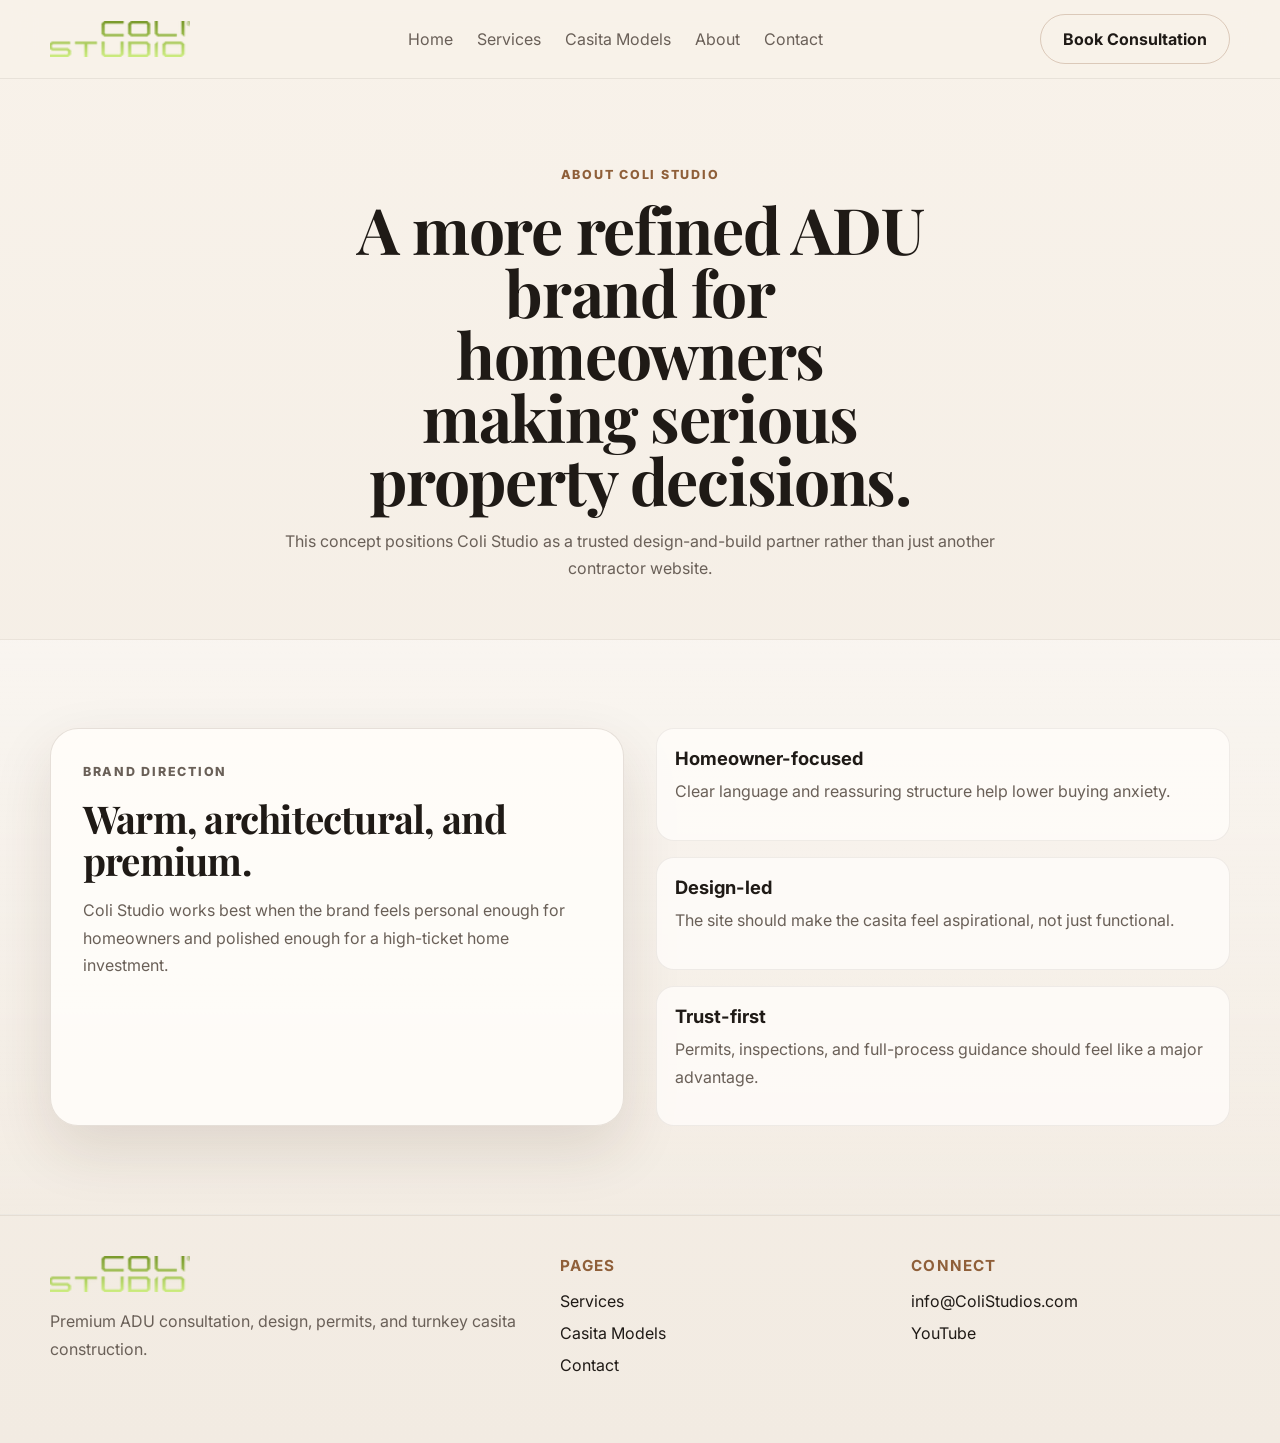
==== about.html @ 0f1d17d8 "Initial Coli Studio premium redesign concept" ====
<!DOCTYPE html><html lang="en"><head><meta charset="UTF-8" /><meta name="viewport" content="width=device-width, initial-scale=1.0" /><title>About | Coli Studio</title><meta name="description" content="About Coli Studio and its approach to premium ADU and casita development." /><link rel="icon" type="image/png" href="assets/favicon.png" /><link rel="preconnect" href="https://fonts.googleapis.com" /><link rel="preconnect" href="https://fonts.gstatic.com" crossorigin /><link href="https://fonts.googleapis.com/css2?family=Inter:wght@400;500;600;700;800&family=Playfair+Display:wght@600;700&display=swap" rel="stylesheet" /><link rel="stylesheet" href="styles.css" /></head><body><header class="site-header"><div class="container nav"><a class="brand" href="index.html"><img src="assets/logo.png" alt="Coli Studio logo" /></a><nav class="nav-links"><a href="index.html">Home</a><a href="services.html">Services</a><a href="models.html">Casita Models</a><a href="about.html">About</a><a href="contact.html">Contact</a></nav><a class="button button-outline" href="https://www.coli-studio.com/booking-calendar/information-appointment">Book Consultation</a></div></header><main><section class="page-hero section"><div class="container narrow center-text"><p class="eyebrow">About Coli Studio</p><h1 class="page-title">A more refined ADU brand for homeowners making serious property decisions.</h1><p class="hero-text centered">This concept positions Coli Studio as a trusted design-and-build partner rather than just another contractor website.</p></div></section><section class="section section-contrast"><div class="container two-col"><div class="glow-card statement-card"><p class="eyebrow">Brand direction</p><h2>Warm, architectural, and premium.</h2><p>Coli Studio works best when the brand feels personal enough for homeowners and polished enough for a high-ticket home investment.</p></div><div class="benefits-list"><div class="benefit-item"><h3>Homeowner-focused</h3><p>Clear language and reassuring structure help lower buying anxiety.</p></div><div class="benefit-item"><h3>Design-led</h3><p>The site should make the casita feel aspirational, not just functional.</p></div><div class="benefit-item"><h3>Trust-first</h3><p>Permits, inspections, and full-process guidance should feel like a major advantage.</p></div></div></div></section></main><footer class="site-footer"><div class="container footer-grid"><div><div class="brand footer-brand"><img src="assets/logo.png" alt="Coli Studio logo" /></div><p>Premium ADU consultation, design, permits, and turnkey casita construction.</p></div><div><h3>Pages</h3><a href="services.html">Services</a><a href="models.html">Casita Models</a><a href="contact.html">Contact</a></div><div><h3>Connect</h3><a href="mailto:info@ColiStudios.com">info@ColiStudios.com</a><a href="https://www.youtube.com/@ColiStudios">YouTube</a></div></div></footer></body></html>
---- styles.css ----
:root {
  --bg: #f6f0e8;
  --bg-soft: #efe7dc;
  --ink: #1f1a16;
  --muted: #6a6058;
  --line: rgba(100, 76, 53, 0.16);
  --accent: #8f5f39;
  --accent-soft: #b98555;
  --white: #fffdfa;
  --shadow: 0 24px 60px rgba(65, 43, 27, 0.12);
  --radius: 28px;
  --max: 1180px;
}
*{box-sizing:border-box} html{scroll-behavior:smooth} body{margin:0;font-family:"Inter",sans-serif;color:var(--ink);background:linear-gradient(180deg,#f8f2ea 0%,#f2ebe2 100%)} img{max-width:100%;display:block} a{text-decoration:none;color:inherit}.container{width:min(calc(100% - 2rem),var(--max));margin:0 auto}.section{padding:88px 0}.section-tight{padding:32px 0 72px}.site-header{position:sticky;top:0;z-index:20;background:rgba(248,242,234,.82);backdrop-filter:blur(16px);border-bottom:1px solid rgba(60,43,30,.08)}.nav{display:flex;align-items:center;justify-content:space-between;gap:1rem;padding:14px 0}.brand img{height:36px;width:auto}.nav-links{display:flex;gap:1.5rem;color:var(--muted)}.nav-links a:hover,.site-footer a:hover{color:var(--accent)}.button{display:inline-flex;align-items:center;justify-content:center;padding:14px 22px;border-radius:999px;border:1px solid transparent;background:linear-gradient(135deg,var(--accent),var(--accent-soft));color:#fff;font-weight:700;box-shadow:0 16px 30px rgba(143,95,57,.18);transition:all .18s ease}.button:hover{transform:translateY(-2px)}.button-outline{background:transparent;color:var(--ink);border-color:rgba(143,95,57,.28);box-shadow:none}.hero{position:relative;overflow:hidden;padding:110px 0 78px}.hero-glow{position:absolute;border-radius:50%;filter:blur(10px)}.hero-glow-left{width:360px;height:360px;left:-100px;top:80px;background:radial-gradient(circle,rgba(185,133,85,.18),transparent 66%)}.hero-glow-right{width:380px;height:380px;right:-120px;top:20px;background:radial-gradient(circle,rgba(143,95,57,.12),transparent 68%)}.hero-grid,.two-col,.footer-grid,.models-grid{display:grid;gap:32px}.hero-grid{grid-template-columns:1.1fr .9fr;align-items:center}.two-col{grid-template-columns:repeat(2,minmax(0,1fr))}.models-grid{grid-template-columns:1.05fr .95fr;align-items:start}.footer-grid{grid-template-columns:1.2fr .8fr .8fr}.eyebrow,.card-kicker,.panel-label{margin:0 0 1rem;text-transform:uppercase;letter-spacing:.14em;font-size:.78rem;font-weight:800;color:var(--accent)}h1,h2,h3,p{margin-top:0}h1,h2{font-family:"Playfair Display",serif;letter-spacing:-.02em}h1{font-size:clamp(2.9rem,5vw,5.4rem);line-height:.98;max-width:11ch;margin-bottom:1rem}h2{font-size:clamp(2rem,3vw,3rem);line-height:1.08;margin-bottom:1rem}h3{font-size:1.15rem;margin-bottom:.6rem}.page-title{max-width:14ch;margin-inline:auto}.hero-text,.service-card p,.statement-card p,.benefit-item p,.site-footer p,.build-caption span{color:var(--muted);line-height:1.72}.large{font-size:1.08rem;max-width:60ch}.center-text,.centered{text-align:center}.narrow{max-width:760px;margin-inline:auto}.hero-actions,.contact-actions-list,.compact-actions{display:flex;flex-wrap:wrap;gap:14px;margin:2rem 0}.trust-strip{display:grid;grid-template-columns:repeat(3,minmax(0,1fr));gap:16px}.trust-strip div,.benefit-item,.logo-strip span,.mini-model-card{padding:18px;border:1px solid rgba(62,40,27,.08);border-radius:18px;background:rgba(255,253,250,.78)}.trust-strip strong,.trust-strip span{display:block}.trust-strip span{margin-top:.35rem;color:var(--muted);font-size:.94rem}.glow-card{border:1px solid var(--line);background:rgba(255,253,250,.88);border-radius:var(--radius);box-shadow:var(--shadow)}.hero-panel,.service-card,.statement-card,.cta-band,.build-showcase,.model-card,.contact-card{padding:32px}.hero-panel ul,.feature-list{padding-left:1.2rem;color:var(--muted);line-height:1.8}.logo-strip{display:flex;flex-wrap:wrap;gap:12px}.section-heading{max-width:760px;margin-bottom:2.4rem}.card-grid{display:grid;gap:20px}.four-up{grid-template-columns:repeat(4,minmax(0,1fr))}.three-up{grid-template-columns:repeat(3,minmax(0,1fr))}.two-up{grid-template-columns:repeat(2,minmax(0,1fr))}.section-contrast{background:linear-gradient(180deg,rgba(255,255,255,.4),rgba(255,255,255,0));border-block:1px solid rgba(62,40,27,.06)}.benefits-list{display:grid;gap:16px}.cta-band{display:flex;justify-content:space-between;align-items:center;gap:24px}.site-footer{padding:40px 0 56px;border-top:1px solid rgba(62,40,27,.08)}.site-footer h3{font-size:.95rem;margin-bottom:1rem;color:var(--accent);text-transform:uppercase;letter-spacing:.08em}.site-footer a,.site-footer p{display:block;margin-bottom:.75rem}.footer-brand{margin-bottom:1rem}.page-hero{padding-bottom:40px}.build-scene{position:relative;height:420px;border-radius:24px;background:linear-gradient(180deg,#f8f1e9 0%,#efe4d8 100%);overflow:hidden}.scene-ground{position:absolute;left:8%;right:8%;bottom:50px;height:18px;border-radius:999px;background:#d0b79d}.build-layer{position:absolute;opacity:0;transform-origin:bottom center;animation:buildIn .7s ease forwards}.foundation{left:20%;right:20%;bottom:58px;height:18px;background:#b18862;border-radius:8px;animation-delay:.15s}.frame-left{left:25%;bottom:76px;width:18%;height:140px;border:5px solid #b99267;border-bottom:none;animation-delay:.55s}.frame-right{right:25%;bottom:76px;width:18%;height:140px;border:5px solid #b99267;border-bottom:none;animation-delay:.8s}.wall-back{left:26%;right:26%;bottom:76px;height:142px;background:#f7f0e8;border:2px solid #d6bea5;animation-delay:1.15s}.wall-front{left:21%;right:21%;bottom:76px;height:146px;background:#fffaf4;border:2px solid #d6bea5;animation-delay:1.45s}.roof{left:18%;right:18%;bottom:210px;height:70px;background:#6f4e39;clip-path:polygon(50% 0,100% 100%,0 100%);animation-delay:1.8s}.window{right:31%;bottom:125px;width:68px;height:58px;background:#bdd6de;border:4px solid #b08a62;animation-delay:2.2s}.door{left:33%;bottom:76px;width:62px;height:96px;background:#9f734e;border-radius:8px 8px 0 0;animation-delay:2.45s}.final-shadow{left:18%;right:18%;bottom:44px;height:24px;background:rgba(80,53,32,.14);filter:blur(10px);animation-delay:2.7s}.build-caption{margin-top:18px;display:grid;gap:4px}.build-caption strong{color:var(--ink)}.model-info{display:grid;gap:18px}.model-tabs{display:grid;gap:14px}.mini-model-card strong{display:block;margin-bottom:.3rem}.mini-model-card span{color:var(--muted)}@keyframes buildIn{from{opacity:0;transform:translateY(18px) scaleY(.25)}to{opacity:1;transform:translateY(0) scaleY(1)}}label{display:grid;gap:8px;font-weight:600}input,textarea{width:100%;padding:14px 16px;border-radius:16px;border:1px solid rgba(62,40,27,.1);background:rgba(255,255,255,.7);color:var(--ink);font:inherit}@media (max-width:1040px){.four-up,.three-up,.two-up,.trust-strip{grid-template-columns:repeat(2,minmax(0,1fr))}.hero-grid,.two-col,.footer-grid,.models-grid,.cta-band{grid-template-columns:1fr}.cta-band{display:grid}}@media (max-width:760px){.site-header{position:static}.nav{flex-wrap:wrap}.nav-links{order:3;width:100%;justify-content:space-between;gap:1rem;font-size:.94rem;overflow-x:auto}.section{padding:72px 0}.four-up,.three-up,.two-up,.trust-strip{grid-template-columns:1fr}.hero-panel,.service-card,.statement-card,.cta-band,.build-showcase,.model-card,.contact-card{padding:22px}.build-scene{height:320px}}
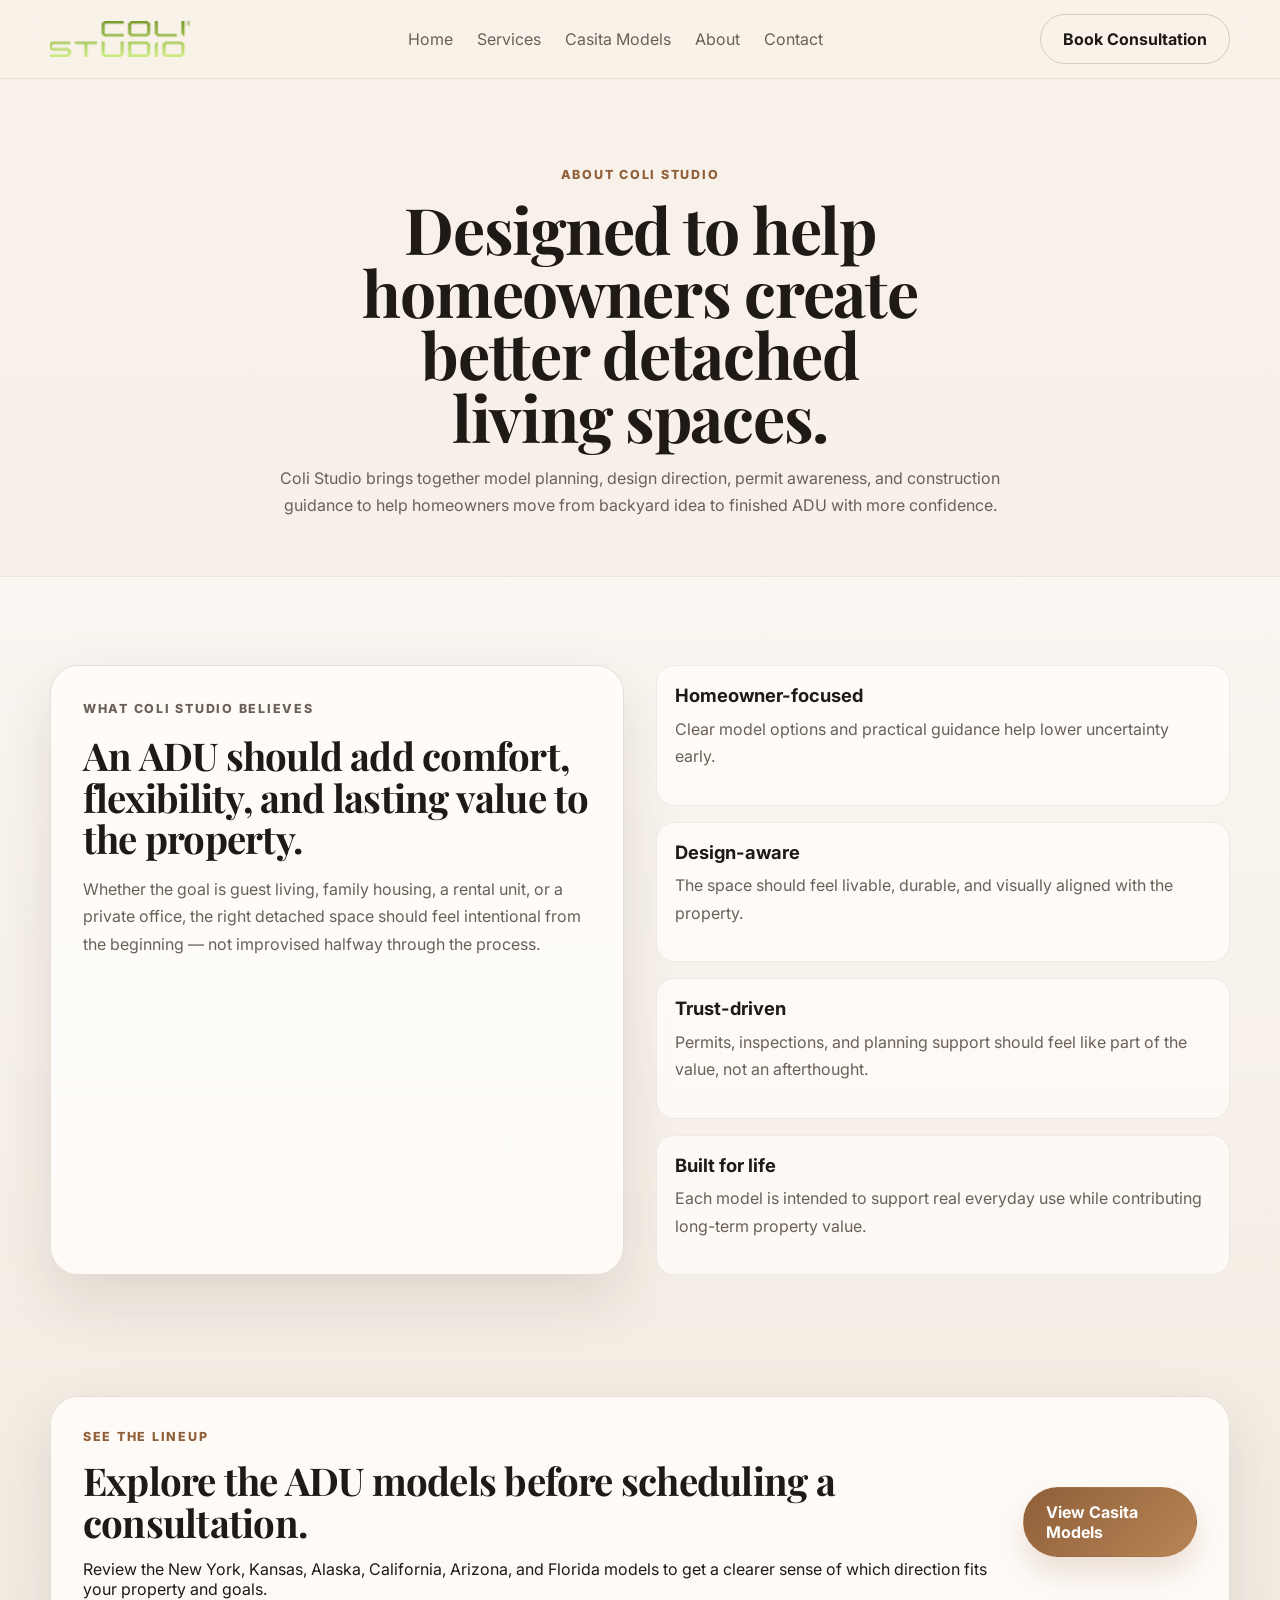
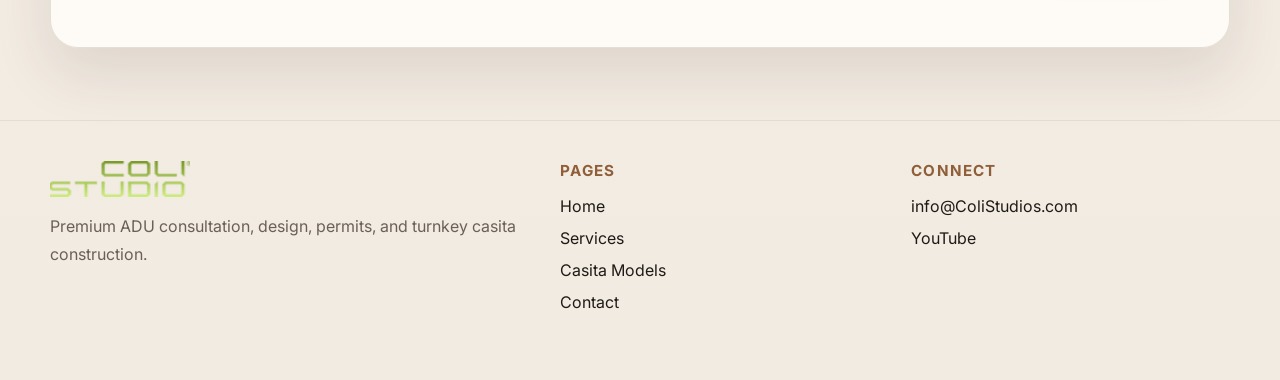
==== commit 94ae73e0: "Make remaining Coli pages production ready" ====
--- a/about.html
+++ b/about.html
@@ -1 +1,87 @@
-<!DOCTYPE html><html lang="en"><head><meta charset="UTF-8" /><meta name="viewport" content="width=device-width, initial-scale=1.0" /><title>About | Coli Studio</title><meta name="description" content="About Coli Studio and its approach to premium ADU and casita development." /><link rel="icon" type="image/png" href="assets/favicon.png" /><link rel="preconnect" href="https://fonts.googleapis.com" /><link rel="preconnect" href="https://fonts.gstatic.com" crossorigin /><link href="https://fonts.googleapis.com/css2?family=Inter:wght@400;500;600;700;800&family=Playfair+Display:wght@600;700&display=swap" rel="stylesheet" /><link rel="stylesheet" href="styles.css" /></head><body><header class="site-header"><div class="container nav"><a class="brand" href="index.html"><img src="assets/logo.png" alt="Coli Studio logo" /></a><nav class="nav-links"><a href="index.html">Home</a><a href="services.html">Services</a><a href="models.html">Casita Models</a><a href="about.html">About</a><a href="contact.html">Contact</a></nav><a class="button button-outline" href="https://www.coli-studio.com/booking-calendar/information-appointment">Book Consultation</a></div></header><main><section class="page-hero section"><div class="container narrow center-text"><p class="eyebrow">About Coli Studio</p><h1 class="page-title">A more refined ADU brand for homeowners making serious property decisions.</h1><p class="hero-text centered">This concept positions Coli Studio as a trusted design-and-build partner rather than just another contractor website.</p></div></section><section class="section section-contrast"><div class="container two-col"><div class="glow-card statement-card"><p class="eyebrow">Brand direction</p><h2>Warm, architectural, and premium.</h2><p>Coli Studio works best when the brand feels personal enough for homeowners and polished enough for a high-ticket home investment.</p></div><div class="benefits-list"><div class="benefit-item"><h3>Homeowner-focused</h3><p>Clear language and reassuring structure help lower buying anxiety.</p></div><div class="benefit-item"><h3>Design-led</h3><p>The site should make the casita feel aspirational, not just functional.</p></div><div class="benefit-item"><h3>Trust-first</h3><p>Permits, inspections, and full-process guidance should feel like a major advantage.</p></div></div></div></section></main><footer class="site-footer"><div class="container footer-grid"><div><div class="brand footer-brand"><img src="assets/logo.png" alt="Coli Studio logo" /></div><p>Premium ADU consultation, design, permits, and turnkey casita construction.</p></div><div><h3>Pages</h3><a href="services.html">Services</a><a href="models.html">Casita Models</a><a href="contact.html">Contact</a></div><div><h3>Connect</h3><a href="mailto:info@ColiStudios.com">info@ColiStudios.com</a><a href="https://www.youtube.com/@ColiStudios">YouTube</a></div></div></footer></body></html>+<!DOCTYPE html>
+<html lang="en">
+  <head>
+    <meta charset="UTF-8" />
+    <meta name="viewport" content="width=device-width, initial-scale=1.0" />
+    <title>About | Coli Studio</title>
+    <meta name="description" content="About Coli Studio and its approach to premium ADU and casita development." />
+    <link rel="icon" type="image/png" href="assets/favicon.png" />
+    <link rel="preconnect" href="https://fonts.googleapis.com" />
+    <link rel="preconnect" href="https://fonts.gstatic.com" crossorigin />
+    <link href="https://fonts.googleapis.com/css2?family=Inter:wght@400;500;600;700;800&family=Playfair+Display:wght@600;700&display=swap" rel="stylesheet" />
+    <link rel="stylesheet" href="styles.css" />
+  </head>
+  <body>
+    <header class="site-header">
+      <div class="container nav">
+        <a class="brand" href="index.html"><img src="assets/logo.png" alt="Coli Studio logo" /></a>
+        <nav class="nav-links">
+          <a href="index.html">Home</a>
+          <a href="services.html">Services</a>
+          <a href="models.html">Casita Models</a>
+          <a href="about.html">About</a>
+          <a href="contact.html">Contact</a>
+        </nav>
+        <a class="button button-outline" href="https://www.coli-studio.com/booking-calendar/information-appointment">Book Consultation</a>
+      </div>
+    </header>
+
+    <main>
+      <section class="page-hero section">
+        <div class="container narrow center-text">
+          <p class="eyebrow">About Coli Studio</p>
+          <h1 class="page-title">Designed to help homeowners create better detached living spaces.</h1>
+          <p class="hero-text centered">Coli Studio brings together model planning, design direction, permit awareness, and construction guidance to help homeowners move from backyard idea to finished ADU with more confidence.</p>
+        </div>
+      </section>
+
+      <section class="section section-contrast">
+        <div class="container two-col">
+          <div class="glow-card statement-card">
+            <p class="eyebrow">What Coli Studio believes</p>
+            <h2>An ADU should add comfort, flexibility, and lasting value to the property.</h2>
+            <p>Whether the goal is guest living, family housing, a rental unit, or a private office, the right detached space should feel intentional from the beginning — not improvised halfway through the process.</p>
+          </div>
+          <div class="benefits-list">
+            <div class="benefit-item"><h3>Homeowner-focused</h3><p>Clear model options and practical guidance help lower uncertainty early.</p></div>
+            <div class="benefit-item"><h3>Design-aware</h3><p>The space should feel livable, durable, and visually aligned with the property.</p></div>
+            <div class="benefit-item"><h3>Trust-driven</h3><p>Permits, inspections, and planning support should feel like part of the value, not an afterthought.</p></div>
+            <div class="benefit-item"><h3>Built for life</h3><p>Each model is intended to support real everyday use while contributing long-term property value.</p></div>
+          </div>
+        </div>
+      </section>
+
+      <section class="section section-tight">
+        <div class="container cta-band glow-card">
+          <div>
+            <p class="eyebrow">See the lineup</p>
+            <h2>Explore the ADU models before scheduling a consultation.</h2>
+            <p>Review the New York, Kansas, Alaska, California, Arizona, and Florida models to get a clearer sense of which direction fits your property and goals.</p>
+          </div>
+          <a class="button" href="models.html">View Casita Models</a>
+        </div>
+      </section>
+    </main>
+
+    <footer class="site-footer">
+      <div class="container footer-grid">
+        <div>
+          <div class="brand footer-brand"><img src="assets/logo.png" alt="Coli Studio logo" /></div>
+          <p>Premium ADU consultation, design, permits, and turnkey casita construction.</p>
+        </div>
+        <div>
+          <h3>Pages</h3>
+          <a href="index.html">Home</a>
+          <a href="services.html">Services</a>
+          <a href="models.html">Casita Models</a>
+          <a href="contact.html">Contact</a>
+        </div>
+        <div>
+          <h3>Connect</h3>
+          <a href="mailto:info@ColiStudios.com">info@ColiStudios.com</a>
+          <a href="https://www.youtube.com/@ColiStudios">YouTube</a>
+        </div>
+      </div>
+    </footer>
+  </body>
+</html>
--- a/styles.css
+++ b/styles.css
@@ -11,4 +11,4 @@
   --radius: 28px;
   --max: 1180px;
 }
-*{box-sizing:border-box} html{scroll-behavior:smooth} body{margin:0;font-family:"Inter",sans-serif;color:var(--ink);background:linear-gradient(180deg,#f8f2ea 0%,#f2ebe2 100%)} img{max-width:100%;display:block} a{text-decoration:none;color:inherit}.container{width:min(calc(100% - 2rem),var(--max));margin:0 auto}.section{padding:88px 0}.section-tight{padding:32px 0 72px}.site-header{position:sticky;top:0;z-index:20;background:rgba(248,242,234,.82);backdrop-filter:blur(16px);border-bottom:1px solid rgba(60,43,30,.08)}.nav{display:flex;align-items:center;justify-content:space-between;gap:1rem;padding:14px 0}.brand img{height:36px;width:auto}.nav-links{display:flex;gap:1.5rem;color:var(--muted)}.nav-links a:hover,.site-footer a:hover{color:var(--accent)}.button{display:inline-flex;align-items:center;justify-content:center;padding:14px 22px;border-radius:999px;border:1px solid transparent;background:linear-gradient(135deg,var(--accent),var(--accent-soft));color:#fff;font-weight:700;box-shadow:0 16px 30px rgba(143,95,57,.18);transition:all .18s ease}.button:hover{transform:translateY(-2px)}.button-outline{background:transparent;color:var(--ink);border-color:rgba(143,95,57,.28);box-shadow:none}.hero{position:relative;overflow:hidden;padding:110px 0 78px}.hero-glow{position:absolute;border-radius:50%;filter:blur(10px)}.hero-glow-left{width:360px;height:360px;left:-100px;top:80px;background:radial-gradient(circle,rgba(185,133,85,.18),transparent 66%)}.hero-glow-right{width:380px;height:380px;right:-120px;top:20px;background:radial-gradient(circle,rgba(143,95,57,.12),transparent 68%)}.hero-grid,.two-col,.footer-grid,.models-grid{display:grid;gap:32px}.hero-grid{grid-template-columns:1.1fr .9fr;align-items:center}.two-col{grid-template-columns:repeat(2,minmax(0,1fr))}.models-grid{grid-template-columns:1.05fr .95fr;align-items:start}.footer-grid{grid-template-columns:1.2fr .8fr .8fr}.eyebrow,.card-kicker,.panel-label{margin:0 0 1rem;text-transform:uppercase;letter-spacing:.14em;font-size:.78rem;font-weight:800;color:var(--accent)}h1,h2,h3,p{margin-top:0}h1,h2{font-family:"Playfair Display",serif;letter-spacing:-.02em}h1{font-size:clamp(2.9rem,5vw,5.4rem);line-height:.98;max-width:11ch;margin-bottom:1rem}h2{font-size:clamp(2rem,3vw,3rem);line-height:1.08;margin-bottom:1rem}h3{font-size:1.15rem;margin-bottom:.6rem}.page-title{max-width:14ch;margin-inline:auto}.hero-text,.service-card p,.statement-card p,.benefit-item p,.site-footer p,.build-caption span{color:var(--muted);line-height:1.72}.large{font-size:1.08rem;max-width:60ch}.center-text,.centered{text-align:center}.narrow{max-width:760px;margin-inline:auto}.hero-actions,.contact-actions-list,.compact-actions{display:flex;flex-wrap:wrap;gap:14px;margin:2rem 0}.trust-strip{display:grid;grid-template-columns:repeat(3,minmax(0,1fr));gap:16px}.trust-strip div,.benefit-item,.logo-strip span,.mini-model-card{padding:18px;border:1px solid rgba(62,40,27,.08);border-radius:18px;background:rgba(255,253,250,.78)}.trust-strip strong,.trust-strip span{display:block}.trust-strip span{margin-top:.35rem;color:var(--muted);font-size:.94rem}.glow-card{border:1px solid var(--line);background:rgba(255,253,250,.88);border-radius:var(--radius);box-shadow:var(--shadow)}.hero-panel,.service-card,.statement-card,.cta-band,.build-showcase,.model-card,.contact-card{padding:32px}.hero-panel ul,.feature-list{padding-left:1.2rem;color:var(--muted);line-height:1.8}.logo-strip{display:flex;flex-wrap:wrap;gap:12px}.section-heading{max-width:760px;margin-bottom:2.4rem}.card-grid{display:grid;gap:20px}.four-up{grid-template-columns:repeat(4,minmax(0,1fr))}.three-up{grid-template-columns:repeat(3,minmax(0,1fr))}.two-up{grid-template-columns:repeat(2,minmax(0,1fr))}.section-contrast{background:linear-gradient(180deg,rgba(255,255,255,.4),rgba(255,255,255,0));border-block:1px solid rgba(62,40,27,.06)}.benefits-list{display:grid;gap:16px}.cta-band{display:flex;justify-content:space-between;align-items:center;gap:24px}.site-footer{padding:40px 0 56px;border-top:1px solid rgba(62,40,27,.08)}.site-footer h3{font-size:.95rem;margin-bottom:1rem;color:var(--accent);text-transform:uppercase;letter-spacing:.08em}.site-footer a,.site-footer p{display:block;margin-bottom:.75rem}.footer-brand{margin-bottom:1rem}.page-hero{padding-bottom:40px}.build-scene{position:relative;height:420px;border-radius:24px;background:linear-gradient(180deg,#f8f1e9 0%,#efe4d8 100%);overflow:hidden}.scene-ground{position:absolute;left:8%;right:8%;bottom:50px;height:18px;border-radius:999px;background:#d0b79d}.build-layer{position:absolute;opacity:0;transform-origin:bottom center;animation:buildIn .7s ease forwards}.foundation{left:20%;right:20%;bottom:58px;height:18px;background:#b18862;border-radius:8px;animation-delay:.15s}.frame-left{left:25%;bottom:76px;width:18%;height:140px;border:5px solid #b99267;border-bottom:none;animation-delay:.55s}.frame-right{right:25%;bottom:76px;width:18%;height:140px;border:5px solid #b99267;border-bottom:none;animation-delay:.8s}.wall-back{left:26%;right:26%;bottom:76px;height:142px;background:#f7f0e8;border:2px solid #d6bea5;animation-delay:1.15s}.wall-front{left:21%;right:21%;bottom:76px;height:146px;background:#fffaf4;border:2px solid #d6bea5;animation-delay:1.45s}.roof{left:18%;right:18%;bottom:210px;height:70px;background:#6f4e39;clip-path:polygon(50% 0,100% 100%,0 100%);animation-delay:1.8s}.window{right:31%;bottom:125px;width:68px;height:58px;background:#bdd6de;border:4px solid #b08a62;animation-delay:2.2s}.door{left:33%;bottom:76px;width:62px;height:96px;background:#9f734e;border-radius:8px 8px 0 0;animation-delay:2.45s}.final-shadow{left:18%;right:18%;bottom:44px;height:24px;background:rgba(80,53,32,.14);filter:blur(10px);animation-delay:2.7s}.build-caption{margin-top:18px;display:grid;gap:4px}.build-caption strong{color:var(--ink)}.model-info{display:grid;gap:18px}.model-tabs{display:grid;gap:14px}.mini-model-card strong{display:block;margin-bottom:.3rem}.mini-model-card span{color:var(--muted)}@keyframes buildIn{from{opacity:0;transform:translateY(18px) scaleY(.25)}to{opacity:1;transform:translateY(0) scaleY(1)}}label{display:grid;gap:8px;font-weight:600}input,textarea{width:100%;padding:14px 16px;border-radius:16px;border:1px solid rgba(62,40,27,.1);background:rgba(255,255,255,.7);color:var(--ink);font:inherit}@media (max-width:1040px){.four-up,.three-up,.two-up,.trust-strip{grid-template-columns:repeat(2,minmax(0,1fr))}.hero-grid,.two-col,.footer-grid,.models-grid,.cta-band{grid-template-columns:1fr}.cta-band{display:grid}}@media (max-width:760px){.site-header{position:static}.nav{flex-wrap:wrap}.nav-links{order:3;width:100%;justify-content:space-between;gap:1rem;font-size:.94rem;overflow-x:auto}.section{padding:72px 0}.four-up,.three-up,.two-up,.trust-strip{grid-template-columns:1fr}.hero-panel,.service-card,.statement-card,.cta-band,.build-showcase,.model-card,.contact-card{padding:22px}.build-scene{height:320px}}
+*{box-sizing:border-box} html{scroll-behavior:smooth} body{margin:0;font-family:"Inter",sans-serif;color:var(--ink);background:linear-gradient(180deg,#f8f2ea 0%,#f2ebe2 100%)} img{max-width:100%;display:block} a{text-decoration:none;color:inherit}.container{width:min(calc(100% - 2rem),var(--max));margin:0 auto}.section{padding:88px 0}.section-tight{padding:32px 0 72px}.site-header{position:sticky;top:0;z-index:20;background:rgba(248,242,234,.82);backdrop-filter:blur(16px);border-bottom:1px solid rgba(60,43,30,.08)}.nav{display:flex;align-items:center;justify-content:space-between;gap:1rem;padding:14px 0}.brand img{height:36px;width:auto}.nav-links{display:flex;gap:1.5rem;color:var(--muted)}.nav-links a:hover,.site-footer a:hover{color:var(--accent)}.button{display:inline-flex;align-items:center;justify-content:center;padding:14px 22px;border-radius:999px;border:1px solid transparent;background:linear-gradient(135deg,var(--accent),var(--accent-soft));color:#fff;font-weight:700;box-shadow:0 16px 30px rgba(143,95,57,.18);transition:all .18s ease}.button:hover{transform:translateY(-2px)}.button-outline{background:transparent;color:var(--ink);border-color:rgba(143,95,57,.28);box-shadow:none}.hero{position:relative;overflow:hidden;padding:110px 0 78px}.hero-glow{position:absolute;border-radius:50%;filter:blur(10px)}.hero-glow-left{width:360px;height:360px;left:-100px;top:80px;background:radial-gradient(circle,rgba(185,133,85,.18),transparent 66%)}.hero-glow-right{width:380px;height:380px;right:-120px;top:20px;background:radial-gradient(circle,rgba(143,95,57,.12),transparent 68%)}.hero-grid,.two-col,.footer-grid,.models-grid{display:grid;gap:32px}.hero-grid{grid-template-columns:1.1fr .9fr;align-items:center}.two-col{grid-template-columns:repeat(2,minmax(0,1fr))}.models-grid{grid-template-columns:1.05fr .95fr;align-items:start}.footer-grid{grid-template-columns:1.2fr .8fr .8fr}.eyebrow,.card-kicker,.panel-label{margin:0 0 1rem;text-transform:uppercase;letter-spacing:.14em;font-size:.78rem;font-weight:800;color:var(--accent)}h1,h2,h3,p{margin-top:0}h1,h2{font-family:"Playfair Display",serif;letter-spacing:-.02em}h1{font-size:clamp(2.9rem,5vw,5.4rem);line-height:.98;max-width:11ch;margin-bottom:1rem}h2{font-size:clamp(2rem,3vw,3rem);line-height:1.08;margin-bottom:1rem}h3{font-size:1.15rem;margin-bottom:.6rem}.page-title{max-width:14ch;margin-inline:auto}.hero-text,.service-card p,.statement-card p,.benefit-item p,.site-footer p,.build-caption span,.public-model-copy p{color:var(--muted);line-height:1.72}.large{font-size:1.08rem;max-width:60ch}.center-text,.centered{text-align:center}.narrow{max-width:760px;margin-inline:auto}.hero-actions,.contact-actions-list,.compact-actions{display:flex;flex-wrap:wrap;gap:14px;margin:2rem 0}.trust-strip{display:grid;grid-template-columns:repeat(3,minmax(0,1fr));gap:16px}.trust-strip div,.benefit-item,.logo-strip span,.mini-model-card{padding:18px;border:1px solid rgba(62,40,27,.08);border-radius:18px;background:rgba(255,253,250,.78)}.trust-strip strong,.trust-strip span{display:block}.trust-strip span{margin-top:.35rem;color:var(--muted);font-size:.94rem}.glow-card{border:1px solid var(--line);background:rgba(255,253,250,.88);border-radius:var(--radius);box-shadow:var(--shadow)}.hero-panel,.service-card,.statement-card,.cta-band,.build-showcase,.model-card,.contact-card{padding:32px}.hero-panel ul,.feature-list{padding-left:1.2rem;color:var(--muted);line-height:1.8}.logo-strip{display:flex;flex-wrap:wrap;gap:12px}.section-heading{max-width:760px;margin-bottom:2.4rem}.card-grid{display:grid;gap:20px}.four-up{grid-template-columns:repeat(4,minmax(0,1fr))}.three-up{grid-template-columns:repeat(3,minmax(0,1fr))}.two-up{grid-template-columns:repeat(2,minmax(0,1fr))}.section-contrast{background:linear-gradient(180deg,rgba(255,255,255,.4),rgba(255,255,255,0));border-block:1px solid rgba(62,40,27,.06)}.benefits-list{display:grid;gap:16px}.cta-band{display:flex;justify-content:space-between;align-items:center;gap:24px}.site-footer{padding:40px 0 56px;border-top:1px solid rgba(62,40,27,.08)}.site-footer h3{font-size:.95rem;margin-bottom:1rem;color:var(--accent);text-transform:uppercase;letter-spacing:.08em}.site-footer a,.site-footer p{display:block;margin-bottom:.75rem}.footer-brand{margin-bottom:1rem}.page-hero{padding-bottom:40px}.build-scene{position:relative;height:420px;border-radius:24px;background:linear-gradient(180deg,#f8f1e9 0%,#efe4d8 60%,#eadccc 100%);overflow:hidden}.scene-sky{position:absolute;inset:0 0 auto 0;height:55%;background:linear-gradient(180deg,rgba(255,255,255,.55),rgba(255,255,255,0))}.scene-ground{position:absolute;left:7%;right:7%;bottom:46px;height:20px;border-radius:999px;background:#d0b79d}.scene-pad{position:absolute;left:16%;right:16%;bottom:62px;height:44px;border-radius:18px;background:linear-gradient(180deg,#d8c3ad,#cdb39a);box-shadow:inset 0 3px 0 rgba(255,255,255,.28)}.build-layer{position:absolute;opacity:0;transform-origin:bottom center;animation:buildIn .72s cubic-bezier(.2,.8,.2,1) forwards}.foundation{left:22%;right:22%;bottom:76px;height:16px;background:#9f7853;border-radius:8px;animation-delay:.12s}.slab{left:21%;right:21%;bottom:88px;height:14px;background:#c9b6a0;border-radius:8px;animation-delay:.34s}.frame-post{width:14px;height:132px;bottom:102px;background:linear-gradient(180deg,#d4b28c,#b98f66);border-radius:6px}.post-a{left:27%;animation-delay:.62s}.post-b{left:39%;animation-delay:.82s}.post-c{right:39%;animation-delay:1.02s}.post-d{right:27%;animation-delay:1.22s}.frame-beam{height:12px;background:linear-gradient(180deg,#c7a17a,#b2835a);border-radius:8px}.beam-top{left:25%;right:25%;bottom:224px;animation-delay:1.42s}.beam-mid{left:24%;right:24%;bottom:192px;animation-delay:1.58s}.wall-shell{background:#fff8f1;border:2px solid #d6bea5}.wall-back{left:29%;right:29%;bottom:102px;height:128px;animation-delay:1.82s}.wall-side{right:23%;width:18%;bottom:102px;height:126px;transform:skewY(-12deg);background:#f1e3d3;animation-delay:2.02s}.wall-front{left:23%;right:23%;bottom:102px;height:132px;animation-delay:2.18s}.roof{background:#76533c}.roof-back{left:22%;right:22%;bottom:228px;height:28px;clip-path:polygon(6% 100%,50% 0,94% 100%);animation-delay:2.42s}.roof-front{left:19%;right:19%;bottom:216px;height:44px;clip-path:polygon(50% 0,100% 100%,0 100%);background:linear-gradient(180deg,#7f5a41,#644432);animation-delay:2.62s}.trim-line{left:24%;right:24%;bottom:208px;height:6px;border-radius:999px;background:#e7d2bb;animation-delay:2.82s}.window{background:linear-gradient(180deg,#d8edf3,#b8d5df);border:4px solid #b08a62;border-radius:10px}.window-large{right:31%;bottom:138px;width:72px;height:60px;animation-delay:3.02s}.window-small{left:47%;bottom:150px;width:48px;height:42px;animation-delay:3.18s}.door{left:31%;bottom:102px;width:64px;height:104px;background:linear-gradient(180deg,#a87b55,#8c6545);border-radius:10px 10px 0 0;animation-delay:3.34s}.step-pad{left:30%;width:88px;bottom:90px;height:10px;border-radius:999px;background:#c7b29b;animation-delay:3.5s}.shrub{width:42px;height:28px;bottom:88px;background:linear-gradient(180deg,#8aa06c,#6b7f54);border-radius:50% 50% 45% 45%}.shrub-left{left:21%;animation-delay:3.64s}.shrub-right{right:22%;animation-delay:3.78s}.final-shadow{left:18%;right:18%;bottom:40px;height:28px;background:rgba(80,53,32,.16);filter:blur(10px);animation-delay:3.92s}.build-caption{margin-top:18px;display:grid;gap:4px}.build-caption strong{color:var(--ink)}.model-info{display:grid;gap:18px}.model-tabs{display:grid;gap:14px}.mini-model-card strong{display:block;margin-bottom:.3rem}.mini-model-card span{color:var(--muted)}.models-intro-section{padding-top:18px}.public-model-grid{display:grid;gap:26px}.public-model-row{display:grid;grid-template-columns:.95fr 1.05fr;gap:0;overflow:hidden}.reverse-row{grid-template-columns:1.05fr .95fr}.video-ready-card{min-height:100%;display:flex;align-items:stretch;background:#efe2d4}.video-ready-frame{position:relative;min-height:360px;flex:1;overflow:hidden}.video-ready-overlay{position:absolute;left:20px;right:20px;bottom:20px;z-index:3;display:flex;justify-content:space-between;align-items:end;padding:14px 16px;border-radius:16px;background:linear-gradient(180deg,rgba(26,18,12,0),rgba(26,18,12,.72));color:#fff}.video-ready-overlay span{font-size:.78rem;letter-spacing:.12em;text-transform:uppercase;opacity:.84}.video-ready-overlay strong{font-size:1rem}.video-ready-overlay-simple{justify-content:flex-start;align-items:end}.video-ready-overlay-simple strong{font-size:1.06rem;letter-spacing:.01em}.video-ready-house{position:absolute;inset:0;animation:houseFloat 4.6s ease-in-out infinite}.vr-ground{position:absolute;left:14%;right:14%;bottom:48px;height:16px;border-radius:999px;background:rgba(104,74,49,.18);animation:groundPulse 4.6s ease-in-out infinite}.vr-body{position:absolute;left:23%;right:23%;bottom:72px;height:150px;border-radius:16px 16px 12px 12px;background:linear-gradient(180deg,#fffdfa 0%,#fbf2e8 100%);border:1px solid rgba(122,90,60,.16);box-shadow:inset 0 1px 0 rgba(255,255,255,.92),0 10px 30px rgba(74,50,30,.08);animation:bodyReveal 4.6s ease-in-out infinite}.vr-roof{position:absolute;left:20%;right:20%;bottom:192px;height:72px;clip-path:polygon(50% 0,100% 100%,0 100%);background:linear-gradient(180deg,#7a5943,#604230);animation:roofReveal 4.6s ease-in-out infinite}.vr-door{position:absolute;left:33%;bottom:72px;width:62px;height:102px;border-radius:10px 10px 0 0;background:linear-gradient(180deg,#a27854,#8b6547);animation:doorReveal 4.6s ease-in-out infinite}.vr-window{position:absolute;background:linear-gradient(180deg,#d5ebf2,#b8d4de);border:4px solid #b38a62;border-radius:10px}.vr-window-a{right:33%;bottom:116px;width:66px;height:56px;animation:windowReveal 4.6s ease-in-out infinite}.vr-window-b{right:24%;bottom:116px;width:34px;height:56px;animation:windowReveal 4.6s ease-in-out infinite .22s}.video-theme-colorado{background:linear-gradient(180deg,#dfeaed 0%,#d9c8b8 100%)}.video-theme-nevada{background:linear-gradient(180deg,#f4e3cf 0%,#dfbe9f 100%)}.video-theme-california{background:linear-gradient(180deg,#f2eeea 0%,#ddcdc0 100%)}.house-colorado .vr-body{background:linear-gradient(180deg,#fffdf9 0%,#f5eee6 100%)}.house-nevada .vr-body{background:linear-gradient(180deg,#fff8f0 0%,#f2e3d0 100%)}.house-california .vr-body{background:linear-gradient(180deg,#ffffff 0%,#f7f0e9 100%)}.public-model-copy{padding:34px 34px 30px}.model-meta-grid{display:grid;grid-template-columns:repeat(3,minmax(0,1fr));gap:14px;margin-top:1.2rem}.model-meta-grid div{padding:14px;border-radius:16px;background:rgba(255,248,241,.8);border:1px solid rgba(62,40,27,.08)}.model-meta-grid strong,.model-meta-grid span{display:block}.model-meta-grid strong{margin-bottom:.35rem;font-size:.92rem}.model-meta-grid span{color:var(--muted);font-size:.92rem;line-height:1.5}@keyframes buildIn{from{opacity:0;transform:translateY(24px) scale(.92,.18)}to{opacity:1;transform:translateY(0) scale(1,1)}}@keyframes bodyReveal{0%,18%{opacity:.15;transform:translateY(26px) scaleY(.15)}28%,100%{opacity:1;transform:translateY(0) scaleY(1)}}@keyframes roofReveal{0%,30%{opacity:0;transform:translateY(18px) scaleY(.1)}42%,100%{opacity:1;transform:translateY(0) scaleY(1)}}@keyframes doorReveal{0%,44%{opacity:0;transform:translateY(12px) scaleY(.2)}56%,100%{opacity:1;transform:translateY(0) scaleY(1)}}@keyframes windowReveal{0%,52%{opacity:0;transform:scale(.3)}64%,100%{opacity:1;transform:scale(1)}}@keyframes groundPulse{0%,100%{transform:scaleX(1);opacity:.9}50%{transform:scaleX(1.03);opacity:1}}@keyframes houseFloat{0%,100%{transform:translateY(0)}50%{transform:translateY(-3px)}}label{display:grid;gap:8px;font-weight:600}input,textarea{width:100%;padding:14px 16px;border-radius:16px;border:1px solid rgba(62,40,27,.1);background:rgba(255,255,255,.7);color:var(--ink);font:inherit}@media (max-width:1040px){.four-up,.three-up,.two-up,.trust-strip,.model-meta-grid{grid-template-columns:repeat(2,minmax(0,1fr))}.hero-grid,.two-col,.footer-grid,.models-grid,.cta-band,.public-model-row,.reverse-row{grid-template-columns:1fr}.cta-band{display:grid}}@media (max-width:760px){.site-header{position:static}.nav{flex-wrap:wrap}.nav-links{order:3;width:100%;justify-content:space-between;gap:1rem;font-size:.94rem;overflow-x:auto}.section{padding:72px 0}.four-up,.three-up,.two-up,.trust-strip,.model-meta-grid{grid-template-columns:1fr}.hero-panel,.service-card,.statement-card,.cta-band,.build-showcase,.model-card,.contact-card,.public-model-copy{padding:22px}.build-scene{height:320px}.video-ready-frame{min-height:280px}}
